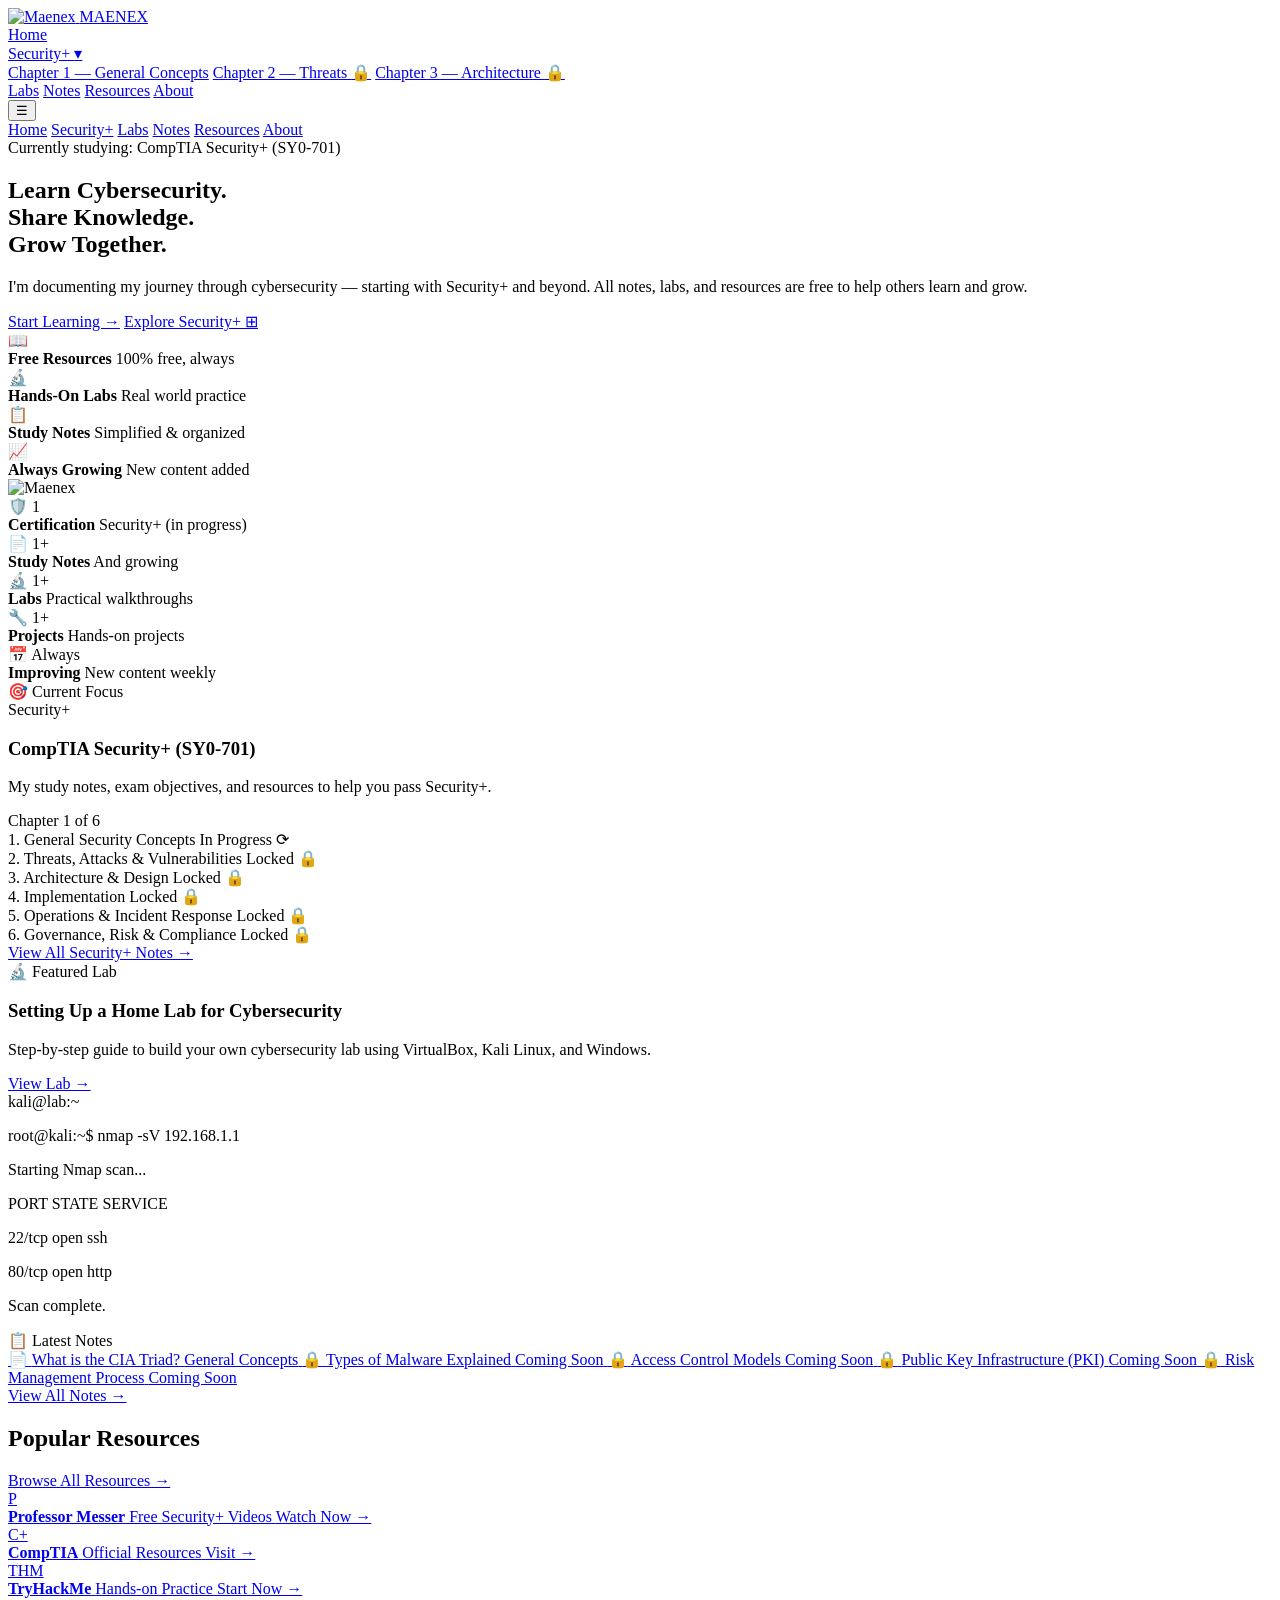
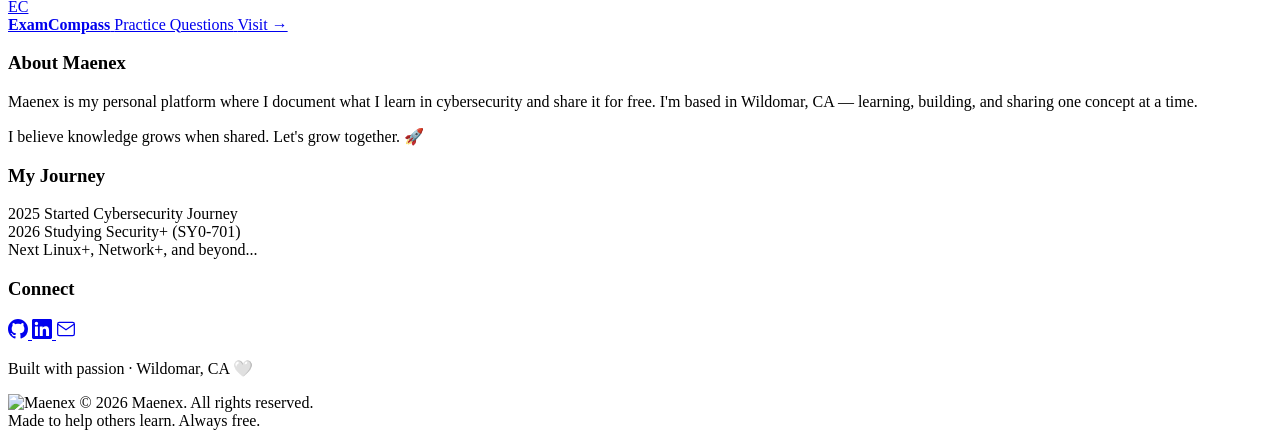
==== index.html @ 71dff359 "Create index.html" ====
<!DOCTYPE html>
<html lang="en">
<head>
  <meta charset="UTF-8">
  <meta name="viewport" content="width=device-width, initial-scale=1.0">
  <title>Maenex | Learn Cybersecurity. Share Knowledge.</title>
  <meta name="description" content="Free cybersecurity notes, labs, and resources. Documenting the journey through Security+ and beyond.">
  <link rel="preconnect" href="https://fonts.googleapis.com">
  <link href="https://fonts.googleapis.com/css2?family=Rajdhani:wght@500;600;700&family=Inter:wght@300;400;500;600&family=JetBrains+Mono:wght@400;500&display=swap" rel="stylesheet">
  <link rel="stylesheet" href="css/style.css">
</head>
<body>

  <!-- NAVBAR -->
  <nav id="navbar">
    <div class="nav-inner">
      <a href="#" class="nav-brand">
        <img src="logo.png" alt="Maenex" class="nav-logo">
        <span class="nav-name">MAENEX</span>
      </a>
      <div class="nav-links">
        <a href="#" class="nav-link active">Home</a>
        <div class="nav-dropdown">
          <a href="#secplus" class="nav-link">Security+ <span class="caret">▾</span></a>
          <div class="dropdown-menu">
            <a href="#secplus">Chapter 1 — General Concepts</a>
            <a href="#secplus" class="locked-link">Chapter 2 — Threats <span class="lock-icon">🔒</span></a>
            <a href="#secplus" class="locked-link">Chapter 3 — Architecture <span class="lock-icon">🔒</span></a>
          </div>
        </div>
        <a href="#labs" class="nav-link">Labs</a>
        <a href="#notes" class="nav-link">Notes</a>
        <a href="#resources" class="nav-link">Resources</a>
        <a href="#about" class="nav-link">About</a>
      </div>
      <button class="nav-menu-btn" id="menuBtn">☰</button>
    </div>
  </nav>

  <!-- MOBILE MENU -->
  <div class="mobile-menu" id="mobileMenu">
    <a href="#">Home</a>
    <a href="#secplus">Security+</a>
    <a href="#labs">Labs</a>
    <a href="#notes">Notes</a>
    <a href="#resources">Resources</a>
    <a href="#about">About</a>
  </div>

  <!-- HERO -->
  <section class="hero">
    <div class="hero-grid">
      <div class="hero-left">
        <div class="hero-badge">
          <span class="badge-dot"></span>
          Currently studying: CompTIA Security+ (SY0-701)
        </div>
        <h1 class="hero-title">
          Learn Cybersecurity.<br>
          Share Knowledge.<br>
          <span class="accent-gradient">Grow Together.</span>
        </h1>
        <p class="hero-sub">
          I'm documenting my journey through cybersecurity — starting with Security+ and beyond. All notes, labs, and resources are free to help others learn and grow.
        </p>
        <div class="hero-actions">
          <a href="#secplus" class="btn-primary">Start Learning →</a>
          <a href="#secplus" class="btn-ghost">Explore Security+ ⊞</a>
        </div>
        <div class="hero-features">
          <div class="feature-item">
            <span class="feature-icon">📖</span>
            <div>
              <strong>Free Resources</strong>
              <span>100% free, always</span>
            </div>
          </div>
          <div class="feature-item">
            <span class="feature-icon">🔬</span>
            <div>
              <strong>Hands-On Labs</strong>
              <span>Real world practice</span>
            </div>
          </div>
          <div class="feature-item">
            <span class="feature-icon">📋</span>
            <div>
              <strong>Study Notes</strong>
              <span>Simplified & organized</span>
            </div>
          </div>
          <div class="feature-item">
            <span class="feature-icon">📈</span>
            <div>
              <strong>Always Growing</strong>
              <span>New content added</span>
            </div>
          </div>
        </div>
      </div>
      <div class="hero-right">
        <div class="hero-logo-wrap">
          <div class="hero-glow"></div>
          <img src="logo.png" alt="Maenex" class="hero-logo-img">
        </div>
      </div>
    </div>

    <!-- STATS BAR -->
    <div class="stats-bar">
      <div class="stat-item">
        <span class="stat-icon">🛡️</span>
        <span class="stat-num">1</span>
        <div>
          <strong>Certification</strong>
          <span>Security+ (in progress)</span>
        </div>
      </div>
      <div class="stat-divider"></div>
      <div class="stat-item">
        <span class="stat-icon">📄</span>
        <span class="stat-num">1+</span>
        <div>
          <strong>Study Notes</strong>
          <span>And growing</span>
        </div>
      </div>
      <div class="stat-divider"></div>
      <div class="stat-item">
        <span class="stat-icon">🔬</span>
        <span class="stat-num">1+</span>
        <div>
          <strong>Labs</strong>
          <span>Practical walkthroughs</span>
        </div>
      </div>
      <div class="stat-divider"></div>
      <div class="stat-item">
        <span class="stat-icon">🔧</span>
        <span class="stat-num">1+</span>
        <div>
          <strong>Projects</strong>
          <span>Hands-on projects</span>
        </div>
      </div>
      <div class="stat-divider"></div>
      <div class="stat-item">
        <span class="stat-icon">📅</span>
        <span class="stat-num">Always</span>
        <div>
          <strong>Improving</strong>
          <span>New content weekly</span>
        </div>
      </div>
    </div>
  </section>

  <!-- MAIN CONTENT GRID -->
  <section class="content-section" id="secplus">
    <div class="content-grid">

      <!-- LEFT: Security+ Progress -->
      <div class="content-card focus-card">
        <div class="card-label">
          <span class="label-icon">🎯</span> Current Focus
        </div>
        <div class="focus-header">
          <div class="cert-logo">Security+</div>
          <div>
            <h3>CompTIA Security+ (SY0-701)</h3>
            <p>My study notes, exam objectives, and resources to help you pass Security+.</p>
          </div>
        </div>
        <div class="progress-wrap">
          <div class="progress-bar">
            <div class="progress-fill" style="width: 16.6%"></div>
          </div>
          <span class="progress-pct">Chapter 1 of 6</span>
        </div>
        <div class="domain-list">
          <div class="domain-item done">
            <span class="domain-num">1.</span>
            <span>General Security Concepts</span>
            <span class="domain-status completed">In Progress ⟳</span>
          </div>
          <div class="domain-item locked">
            <span class="domain-num">2.</span>
            <span>Threats, Attacks & Vulnerabilities</span>
            <span class="domain-status lock">Locked 🔒</span>
          </div>
          <div class="domain-item locked">
            <span class="domain-num">3.</span>
            <span>Architecture & Design</span>
            <span class="domain-status lock">Locked 🔒</span>
          </div>
          <div class="domain-item locked">
            <span class="domain-num">4.</span>
            <span>Implementation</span>
            <span class="domain-status lock">Locked 🔒</span>
          </div>
          <div class="domain-item locked">
            <span class="domain-num">5.</span>
            <span>Operations & Incident Response</span>
            <span class="domain-status lock">Locked 🔒</span>
          </div>
          <div class="domain-item locked">
            <span class="domain-num">6.</span>
            <span>Governance, Risk & Compliance</span>
            <span class="domain-status lock">Locked 🔒</span>
          </div>
        </div>
        <a href="#notes" class="view-all-link">View All Security+ Notes →</a>
      </div>

      <!-- RIGHT: Featured Lab + Latest Notes -->
      <div class="right-col">

        <div class="content-card lab-card">
          <div class="card-label">
            <span class="label-icon">🔬</span> Featured Lab
          </div>
          <div class="lab-content" id="labs">
            <div class="lab-text">
              <h3>Setting Up a Home Lab for Cybersecurity</h3>
              <p>Step-by-step guide to build your own cybersecurity lab using VirtualBox, Kali Linux, and Windows.</p>
              <a href="#" class="btn-outline">View Lab →</a>
            </div>
            <div class="lab-preview">
              <div class="terminal-preview">
                <div class="terminal-bar">
                  <span class="t-dot red"></span>
                  <span class="t-dot yellow"></span>
                  <span class="t-dot green"></span>
                  <span class="t-title">kali@lab:~</span>
                </div>
                <div class="terminal-body">
                  <p><span class="t-green">root@kali</span>:<span class="t-blue">~</span>$ nmap -sV 192.168.1.1</p>
                  <p class="t-dim">Starting Nmap scan...</p>
                  <p><span class="t-green">PORT</span>   STATE SERVICE</p>
                  <p>22/tcp open  ssh</p>
                  <p>80/tcp open  http</p>
                  <p class="t-green">Scan complete.</p>
                </div>
              </div>
            </div>
          </div>
        </div>

        <div class="content-card notes-card" id="notes">
          <div class="card-label">
            <span class="label-icon">📋</span> Latest Notes
          </div>
          <div class="notes-list">
            <a href="#" class="note-item">
              <span class="note-icon">📄</span>
              <span class="note-title">What is the CIA Triad?</span>
              <span class="note-tag general">General Concepts</span>
            </a>
            <a href="#" class="note-item locked-note">
              <span class="note-icon">🔒</span>
              <span class="note-title">Types of Malware Explained</span>
              <span class="note-tag threats">Coming Soon</span>
            </a>
            <a href="#" class="note-item locked-note">
              <span class="note-icon">🔒</span>
              <span class="note-title">Access Control Models</span>
              <span class="note-tag arch">Coming Soon</span>
            </a>
            <a href="#" class="note-item locked-note">
              <span class="note-icon">🔒</span>
              <span class="note-title">Public Key Infrastructure (PKI)</span>
              <span class="note-tag impl">Coming Soon</span>
            </a>
            <a href="#" class="note-item locked-note">
              <span class="note-icon">🔒</span>
              <span class="note-title">Risk Management Process</span>
              <span class="note-tag grc">Coming Soon</span>
            </a>
          </div>
          <a href="#" class="view-all-link">View All Notes →</a>
        </div>

      </div>
    </div>
  </section>

  <!-- RESOURCES -->
  <section class="resources-section" id="resources">
    <div class="section-inner">
      <div class="section-header">
        <h2 class="section-title">Popular Resources</h2>
        <a href="#" class="browse-link">Browse All Resources →</a>
      </div>
      <div class="resources-grid">
        <a href="https://www.professormesser.com" target="_blank" class="resource-card">
          <div class="resource-logo professor">P</div>
          <div>
            <strong>Professor Messer</strong>
            <span>Free Security+ Videos</span>
            <span class="resource-cta">Watch Now →</span>
          </div>
        </a>
        <a href="https://www.comptia.org" target="_blank" class="resource-card">
          <div class="resource-logo comptia">C+</div>
          <div>
            <strong>CompTIA</strong>
            <span>Official Resources</span>
            <span class="resource-cta">Visit →</span>
          </div>
        </a>
        <a href="https://tryhackme.com" target="_blank" class="resource-card">
          <div class="resource-logo thm">THM</div>
          <div>
            <strong>TryHackMe</strong>
            <span>Hands-on Practice</span>
            <span class="resource-cta">Start Now →</span>
          </div>
        </a>
        <a href="https://www.examcompass.com" target="_blank" class="resource-card">
          <div class="resource-logo exams">EC</div>
          <div>
            <strong>ExamCompass</strong>
            <span>Practice Questions</span>
            <span class="resource-cta">Visit →</span>
          </div>
        </a>
      </div>
    </div>
  </section>

  <!-- ABOUT + FOOTER -->
  <section class="about-section" id="about">
    <div class="about-grid">
      <div class="about-col">
        <h3>About Maenex</h3>
        <p>Maenex is my personal platform where I document what I learn in cybersecurity and share it for free. I'm based in Wildomar, CA — learning, building, and sharing one concept at a time.</p>
        <p>I believe knowledge grows when shared. Let's grow together. 🚀</p>
      </div>
      <div class="about-col">
        <h3>My Journey</h3>
        <div class="timeline">
          <div class="timeline-item">
            <span class="timeline-year">2025</span>
            <span class="timeline-event">Started Cybersecurity Journey</span>
          </div>
          <div class="timeline-item active">
            <span class="timeline-year highlight">2026</span>
            <span class="timeline-event">Studying Security+ (SY0-701)</span>
          </div>
          <div class="timeline-item future">
            <span class="timeline-year dim">Next</span>
            <span class="timeline-event dim">Linux+, Network+, and beyond...</span>
          </div>
        </div>
      </div>
      <div class="about-col">
        <h3>Connect</h3>
        <div class="social-links">
          <a href="#" class="social-btn" title="GitHub">
            <svg width="20" height="20" fill="currentColor" viewBox="0 0 24 24"><path d="M12 0C5.37 0 0 5.37 0 12c0 5.31 3.435 9.795 8.205 11.385.6.105.825-.255.825-.57 0-.285-.015-1.23-.015-2.235-3.015.555-3.795-.735-4.035-1.41-.135-.345-.72-1.41-1.23-1.695-.42-.225-1.02-.78-.015-.795.945-.015 1.62.87 1.845 1.23 1.08 1.815 2.805 1.305 3.495.99.105-.78.42-1.305.765-1.605-2.67-.3-5.46-1.335-5.46-5.925 0-1.305.465-2.385 1.23-3.225-.12-.3-.54-1.53.12-3.18 0 0 1.005-.315 3.3 1.23.96-.27 1.98-.405 3-.405s2.04.135 3 .405c2.295-1.56 3.3-1.23 3.3-1.23.66 1.65.24 2.88.12 3.18.765.84 1.23 1.905 1.23 3.225 0 4.605-2.805 5.625-5.475 5.925.435.375.81 1.095.81 2.22 0 1.605-.015 2.895-.015 3.3 0 .315.225.69.825.57A12.02 12.02 0 0 0 24 12c0-6.63-5.37-12-12-12z"/></svg>
          </a>
          <a href="#" class="social-btn" title="LinkedIn">
            <svg width="20" height="20" fill="currentColor" viewBox="0 0 24 24"><path d="M20.447 20.452h-3.554v-5.569c0-1.328-.027-3.037-1.852-3.037-1.853 0-2.136 1.445-2.136 2.939v5.667H9.351V9h3.414v1.561h.046c.477-.9 1.637-1.85 3.37-1.85 3.601 0 4.267 2.37 4.267 5.455v6.286zM5.337 7.433a2.062 2.062 0 0 1-2.063-2.065 2.064 2.064 0 1 1 2.063 2.065zm1.782 13.019H3.555V9h3.564v11.452zM22.225 0H1.771C.792 0 0 .774 0 1.729v20.542C0 23.227.792 24 1.771 24h20.451C23.2 24 24 23.227 24 22.271V1.729C24 .774 23.2 0 22.222 0h.003z"/></svg>
          </a>
          <a href="#" class="social-btn" title="Email">
            <svg width="20" height="20" fill="none" stroke="currentColor" stroke-width="1.5" viewBox="0 0 24 24"><path d="M4 4h16c1.1 0 2 .9 2 2v12c0 1.1-.9 2-2 2H4c-1.1 0-2-.9-2-2V6c0-1.1.9-2 2-2z"/><polyline points="22,6 12,13 2,6"/></svg>
          </a>
        </div>
        <p class="built-with">Built with passion · Wildomar, CA 🤍</p>
      </div>
    </div>
  </section>

  <footer class="site-footer">
    <div class="footer-inner">
      <div class="footer-left">
        <img src="logo.png" alt="Maenex" style="height:32px;width:auto;">
        <span>© 2026 Maenex. All rights reserved.</span>
      </div>
      <div class="footer-right">Made to help others learn. Always free.</div>
    </div>
  </footer>

  <script src="js/main.js"></script>
</body>
</html>
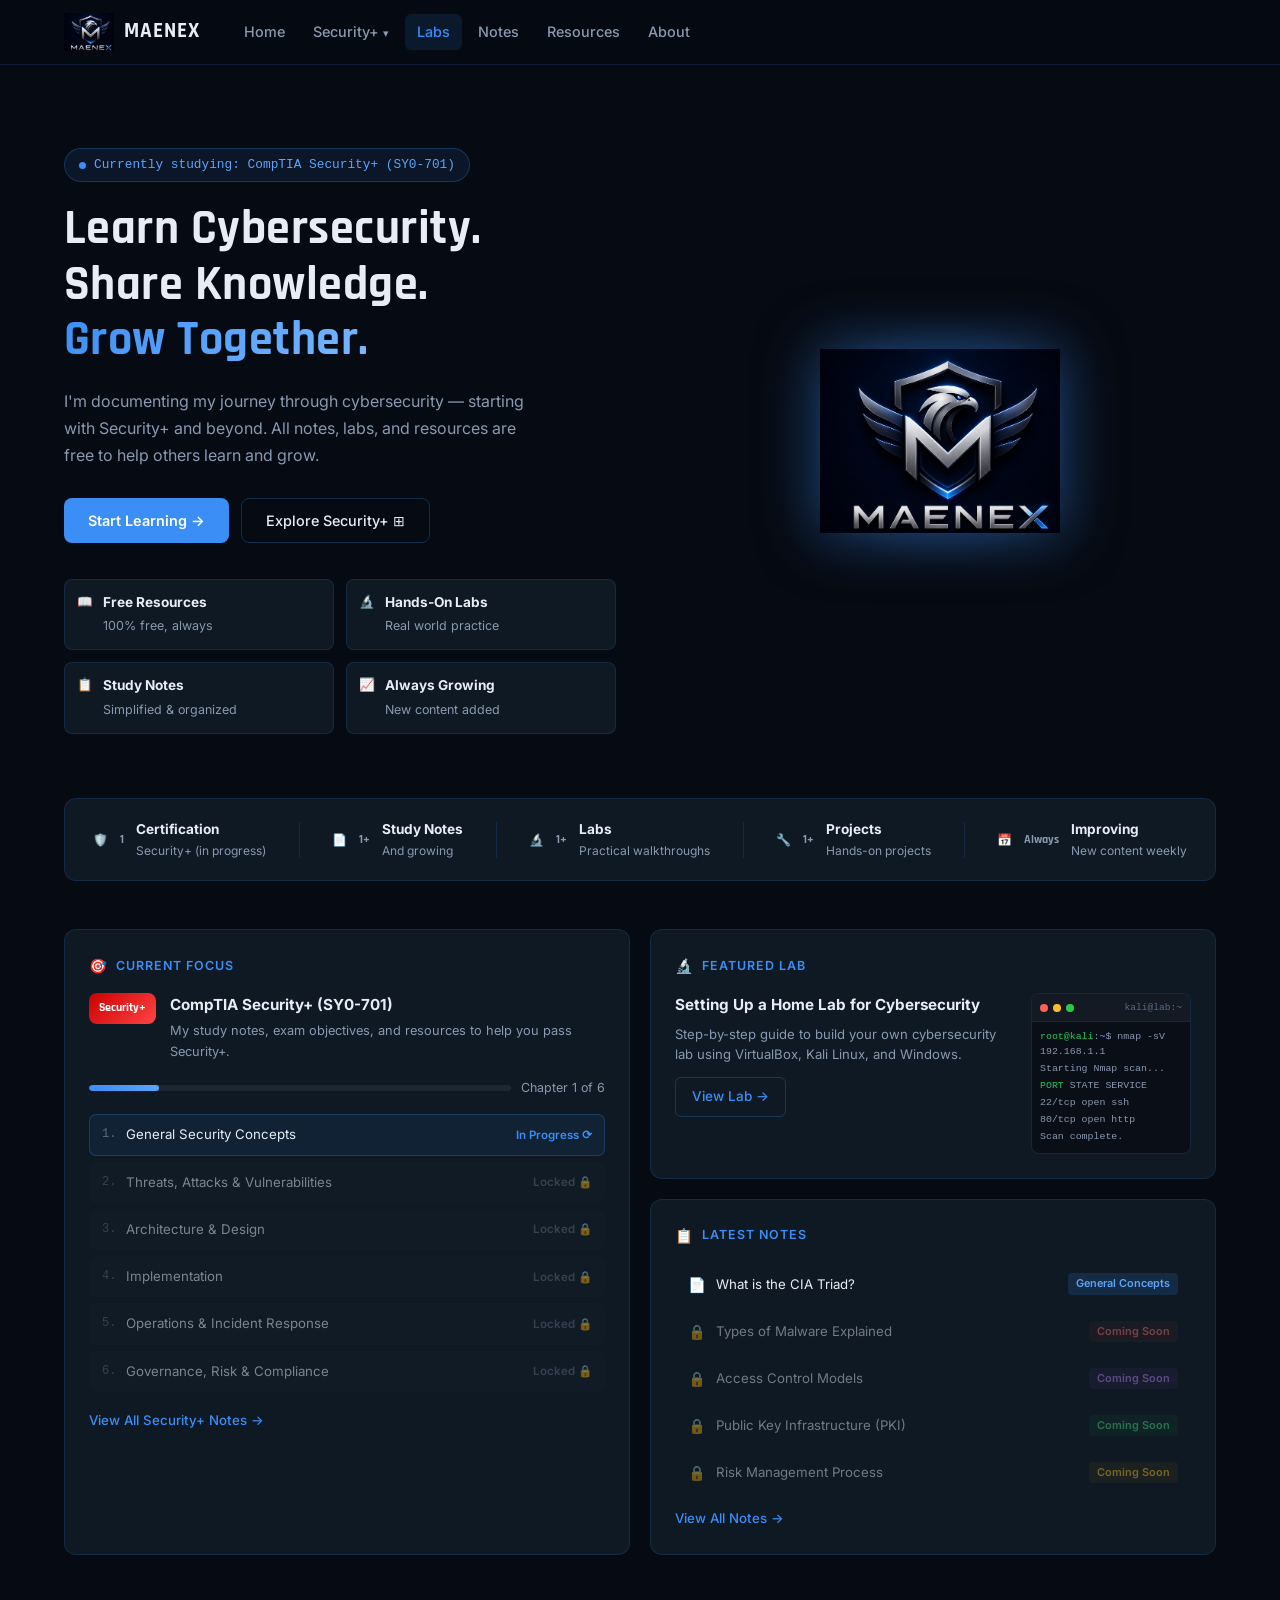
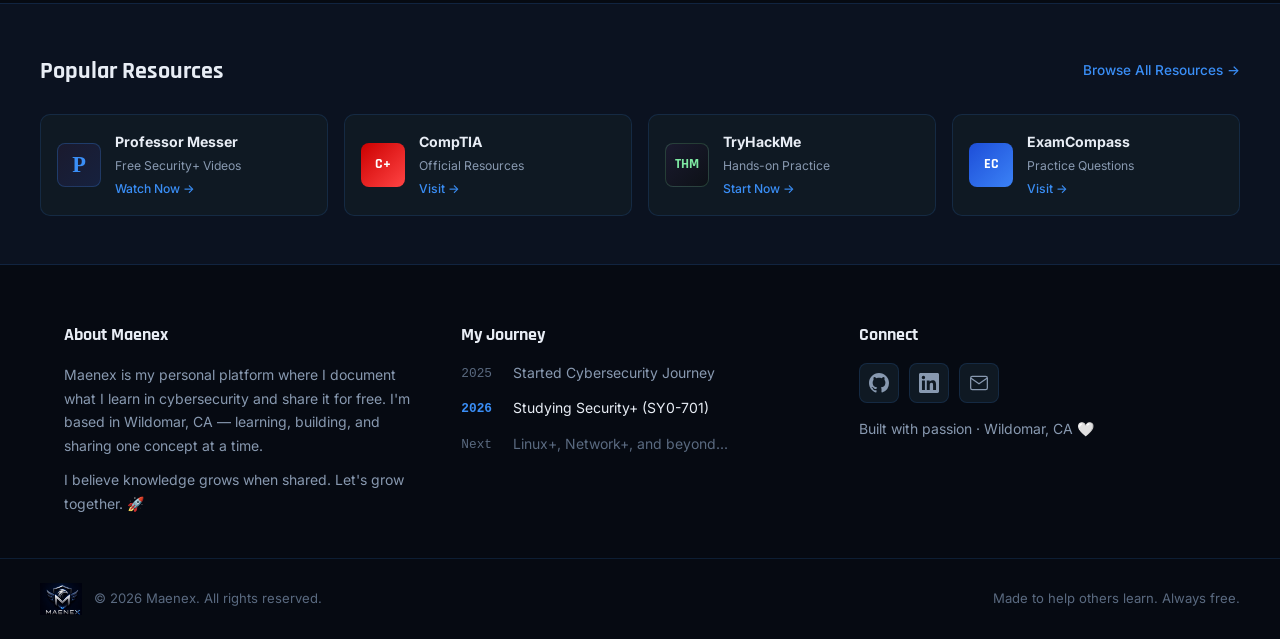
==== commit 3c1c5193: "Update index.html" ====
--- a/index.html
+++ b/index.html
@@ -11,7 +11,8 @@
 </head>
 <body>
 
-  <!-- NAVBAR -->
+  <div class="noise"></div>
+
   <nav id="navbar">
     <div class="nav-inner">
       <a href="#" class="nav-brand">
@@ -37,7 +38,6 @@
     </div>
   </nav>
 
-  <!-- MOBILE MENU -->
   <div class="mobile-menu" id="mobileMenu">
     <a href="#">Home</a>
     <a href="#secplus">Security+</a>
@@ -47,7 +47,6 @@
     <a href="#about">About</a>
   </div>
 
-  <!-- HERO -->
   <section class="hero">
     <div class="hero-grid">
       <div class="hero-left">
@@ -106,7 +105,6 @@
       </div>
     </div>
 
-    <!-- STATS BAR -->
     <div class="stats-bar">
       <div class="stat-item">
         <span class="stat-icon">🛡️</span>
@@ -155,11 +153,8 @@
     </div>
   </section>
 
-  <!-- MAIN CONTENT GRID -->
   <section class="content-section" id="secplus">
     <div class="content-grid">
-
-      <!-- LEFT: Security+ Progress -->
       <div class="content-card focus-card">
         <div class="card-label">
           <span class="label-icon">🎯</span> Current Focus
@@ -212,9 +207,7 @@
         <a href="#notes" class="view-all-link">View All Security+ Notes →</a>
       </div>
 
-      <!-- RIGHT: Featured Lab + Latest Notes -->
       <div class="right-col">
-
         <div class="content-card lab-card">
           <div class="card-label">
             <span class="label-icon">🔬</span> Featured Lab
@@ -279,12 +272,10 @@
           </div>
           <a href="#" class="view-all-link">View All Notes →</a>
         </div>
-
       </div>
     </div>
   </section>
 
-  <!-- RESOURCES -->
   <section class="resources-section" id="resources">
     <div class="section-inner">
       <div class="section-header">
@@ -328,7 +319,6 @@
     </div>
   </section>
 
-  <!-- ABOUT + FOOTER -->
   <section class="about-section" id="about">
     <div class="about-grid">
       <div class="about-col">
--- a/css/style.css
+++ b/css/style.css
@@ -0,0 +1,803 @@
+/* ===== MAENEX · style.css ===== */
+
+:root {
+  --bg: #060a12;
+  --bg2: #0b1220;
+  --bg3: #101828;
+  --card: #0f1923;
+  --card2: #141f2e;
+  --border: rgba(58, 142, 246, 0.15);
+  --border2: rgba(58, 142, 246, 0.25);
+  --blue: #3a8ef6;
+  --blue2: #5ba4f8;
+  --blue-dim: rgba(58, 142, 246, 0.12);
+  --glow: rgba(58, 142, 246, 0.35);
+  --text: #e8edf5;
+  --text2: #8899b0;
+  --text3: #5a6a80;
+  --green: #22c55e;
+  --yellow: #f59e0b;
+  --red: #ef4444;
+  --font-display: 'Rajdhani', sans-serif;
+  --font-body: 'Inter', sans-serif;
+  --font-mono: 'JetBrains Mono', monospace;
+}
+
+*, *::before, *::after { box-sizing: border-box; margin: 0; padding: 0; }
+
+html { scroll-behavior: smooth; }
+
+body {
+  background: var(--bg);
+  color: var(--text);
+  font-family: var(--font-body);
+  font-size: 15px;
+  line-height: 1.6;
+  overflow-x: hidden;
+}
+
+/* ===== NAVBAR ===== */
+#navbar {
+  position: fixed;
+  top: 0; left: 0; right: 0;
+  z-index: 100;
+  background: rgba(6, 10, 18, 0.92);
+  backdrop-filter: blur(12px);
+  border-bottom: 1px solid var(--border);
+  transition: border-color 0.3s;
+}
+
+.nav-inner {
+  max-width: 1200px;
+  margin: 0 auto;
+  padding: 0 24px;
+  height: 64px;
+  display: flex;
+  align-items: center;
+  gap: 32px;
+}
+
+.nav-brand {
+  display: flex;
+  align-items: center;
+  gap: 10px;
+  text-decoration: none;
+  flex-shrink: 0;
+}
+
+.nav-logo { height: 38px; width: auto; }
+
+.nav-name {
+  font-family: var(--font-display);
+  font-size: 1.3rem;
+  font-weight: 700;
+  color: var(--text);
+  letter-spacing: 0.05em;
+}
+
+.nav-links {
+  display: flex;
+  align-items: center;
+  gap: 4px;
+  flex: 1;
+}
+
+.nav-link {
+  color: var(--text2);
+  text-decoration: none;
+  font-size: 0.9rem;
+  font-weight: 500;
+  padding: 6px 12px;
+  border-radius: 6px;
+  transition: all 0.2s;
+  white-space: nowrap;
+}
+
+.nav-link:hover, .nav-link.active {
+  color: var(--text);
+  background: var(--blue-dim);
+}
+
+.nav-link.active { color: var(--blue); }
+
+.nav-dropdown { position: relative; }
+
+.nav-dropdown:hover .dropdown-menu { opacity: 1; pointer-events: all; transform: translateY(0); }
+
+.dropdown-menu {
+  position: absolute;
+  top: calc(100% + 8px);
+  left: 0;
+  background: var(--card2);
+  border: 1px solid var(--border2);
+  border-radius: 8px;
+  padding: 8px;
+  min-width: 220px;
+  opacity: 0;
+  pointer-events: none;
+  transform: translateY(-8px);
+  transition: all 0.2s;
+}
+
+.dropdown-menu a {
+  display: block;
+  padding: 8px 12px;
+  color: var(--text2);
+  text-decoration: none;
+  font-size: 0.875rem;
+  border-radius: 6px;
+  transition: all 0.15s;
+}
+
+.dropdown-menu a:hover { background: var(--blue-dim); color: var(--text); }
+.locked-link { opacity: 0.5; cursor: default; }
+.lock-icon { font-size: 0.75rem; }
+.caret { font-size: 0.7rem; }
+
+.nav-menu-btn {
+  display: none;
+  background: none;
+  border: 1px solid var(--border2);
+  color: var(--text);
+  padding: 6px 10px;
+  border-radius: 6px;
+  cursor: pointer;
+  font-size: 1.1rem;
+  margin-left: auto;
+}
+
+/* MOBILE MENU */
+.mobile-menu {
+  display: none;
+  flex-direction: column;
+  position: fixed;
+  top: 64px; left: 0; right: 0;
+  background: var(--bg2);
+  border-bottom: 1px solid var(--border);
+  z-index: 99;
+  padding: 16px;
+  gap: 4px;
+}
+
+.mobile-menu a {
+  color: var(--text2);
+  text-decoration: none;
+  padding: 10px 16px;
+  border-radius: 8px;
+  font-size: 0.95rem;
+  transition: all 0.2s;
+}
+
+.mobile-menu a:hover { background: var(--blue-dim); color: var(--text); }
+.mobile-menu.open { display: flex; }
+
+/* ===== HERO ===== */
+.hero {
+  padding: 100px 24px 0;
+  max-width: 1200px;
+  margin: 0 auto;
+}
+
+.hero-grid {
+  display: grid;
+  grid-template-columns: 1fr 1fr;
+  gap: 48px;
+  align-items: center;
+  padding: 48px 0 32px;
+}
+
+.hero-badge {
+  display: inline-flex;
+  align-items: center;
+  gap: 8px;
+  background: rgba(58, 142, 246, 0.1);
+  border: 1px solid var(--border2);
+  border-radius: 20px;
+  padding: 6px 14px;
+  font-size: 0.8rem;
+  color: var(--blue2);
+  margin-bottom: 20px;
+  font-family: var(--font-mono);
+}
+
+.badge-dot {
+  width: 7px; height: 7px;
+  background: var(--blue);
+  border-radius: 50%;
+  animation: pulse 2s infinite;
+}
+
+@keyframes pulse {
+  0%, 100% { opacity: 1; }
+  50% { opacity: 0.4; }
+}
+
+.hero-title {
+  font-family: var(--font-display);
+  font-size: clamp(2rem, 4vw, 3rem);
+  font-weight: 700;
+  line-height: 1.15;
+  margin-bottom: 20px;
+  letter-spacing: 0.01em;
+}
+
+.accent-gradient {
+  background: linear-gradient(135deg, var(--blue) 0%, #7ab8ff 100%);
+  -webkit-background-clip: text;
+  -webkit-text-fill-color: transparent;
+  background-clip: text;
+}
+
+.hero-sub {
+  color: var(--text2);
+  font-size: 1rem;
+  line-height: 1.7;
+  margin-bottom: 28px;
+  max-width: 480px;
+}
+
+.hero-actions {
+  display: flex;
+  gap: 12px;
+  flex-wrap: wrap;
+  margin-bottom: 36px;
+}
+
+.btn-primary {
+  background: var(--blue);
+  color: #fff;
+  padding: 11px 24px;
+  border-radius: 8px;
+  text-decoration: none;
+  font-weight: 600;
+  font-size: 0.9rem;
+  transition: all 0.2s;
+  border: none;
+  cursor: pointer;
+  display: inline-block;
+}
+
+.btn-primary:hover { background: var(--blue2); transform: translateY(-1px); box-shadow: 0 4px 20px rgba(58,142,246,0.4); }
+
+.btn-ghost {
+  background: transparent;
+  color: var(--text);
+  padding: 10px 24px;
+  border-radius: 8px;
+  text-decoration: none;
+  font-weight: 500;
+  font-size: 0.9rem;
+  border: 1px solid var(--border2);
+  transition: all 0.2s;
+  display: inline-block;
+}
+
+.btn-ghost:hover { background: var(--blue-dim); border-color: var(--blue); }
+
+.btn-outline {
+  display: inline-block;
+  color: var(--blue);
+  border: 1px solid var(--border2);
+  padding: 8px 16px;
+  border-radius: 6px;
+  text-decoration: none;
+  font-size: 0.85rem;
+  font-weight: 500;
+  transition: all 0.2s;
+  margin-top: 12px;
+}
+
+.btn-outline:hover { background: var(--blue-dim); border-color: var(--blue); }
+
+.hero-features {
+  display: grid;
+  grid-template-columns: 1fr 1fr;
+  gap: 12px;
+}
+
+.feature-item {
+  display: flex;
+  align-items: flex-start;
+  gap: 10px;
+  padding: 12px;
+  background: var(--card);
+  border: 1px solid var(--border);
+  border-radius: 8px;
+}
+
+.feature-icon { font-size: 1.2rem; }
+
+.feature-item strong { display: block; font-size: 0.85rem; color: var(--text); }
+.feature-item span { font-size: 0.78rem; color: var(--text2); }
+
+/* HERO RIGHT */
+.hero-right {
+  display: flex;
+  justify-content: center;
+  align-items: center;
+}
+
+.hero-logo-wrap {
+  position: relative;
+  width: 320px;
+  height: 320px;
+  display: flex;
+  align-items: center;
+  justify-content: center;
+}
+
+.hero-glow {
+  position: absolute;
+  width: 260px; height: 260px;
+  background: radial-gradient(circle, rgba(58,142,246,0.25) 0%, transparent 70%);
+  border-radius: 50%;
+  animation: glow-pulse 3s ease-in-out infinite;
+}
+
+@keyframes glow-pulse {
+  0%, 100% { transform: scale(1); opacity: 0.8; }
+  50% { transform: scale(1.1); opacity: 1; }
+}
+
+.hero-logo-img {
+  width: 240px;
+  height: auto;
+  position: relative;
+  z-index: 1;
+  filter: drop-shadow(0 0 30px rgba(58,142,246,0.5));
+}
+
+/* STATS BAR */
+.stats-bar {
+  display: flex;
+  align-items: center;
+  justify-content: space-between;
+  background: var(--card);
+  border: 1px solid var(--border);
+  border-radius: 12px;
+  padding: 20px 28px;
+  margin: 32px 0 0;
+  flex-wrap: wrap;
+  gap: 16px;
+}
+
+.stat-item {
+  display: flex;
+  align-items: center;
+  gap: 12px;
+}
+
+.stat-icon { font-size: 1.3rem; }
+
+.stat-num {
+  font-family: var(--font-display);
+  font-size: 1.6rem;
+  font-weight: 700;
+  color: var(--blue);
+  line-height: 1;
+}
+
+.stat-item > div { display: flex; flex-direction: column; }
+.stat-item strong { font-size: 0.85rem; color: var(--text); }
+.stat-item span { font-size: 0.75rem; color: var(--text2); }
+
+.stat-divider {
+  width: 1px;
+  height: 36px;
+  background: var(--border);
+}
+
+/* ===== CONTENT SECTION ===== */
+.content-section {
+  max-width: 1200px;
+  margin: 48px auto;
+  padding: 0 24px;
+}
+
+.content-grid {
+  display: grid;
+  grid-template-columns: 1fr 1fr;
+  gap: 20px;
+}
+
+.content-card {
+  background: var(--card);
+  border: 1px solid var(--border);
+  border-radius: 12px;
+  padding: 24px;
+}
+
+.card-label {
+  display: flex;
+  align-items: center;
+  gap: 8px;
+  font-size: 0.78rem;
+  font-weight: 600;
+  color: var(--blue);
+  text-transform: uppercase;
+  letter-spacing: 0.08em;
+  margin-bottom: 16px;
+}
+
+.label-icon { font-size: 0.9rem; }
+
+/* FOCUS CARD */
+.focus-header {
+  display: flex;
+  align-items: flex-start;
+  gap: 14px;
+  margin-bottom: 16px;
+}
+
+.cert-logo {
+  background: linear-gradient(135deg, #c00 0%, #ff4444 100%);
+  color: #fff;
+  font-family: var(--font-display);
+  font-weight: 700;
+  font-size: 0.75rem;
+  padding: 8px 10px;
+  border-radius: 8px;
+  flex-shrink: 0;
+  line-height: 1.2;
+  text-align: center;
+}
+
+.focus-header h3 { font-size: 0.95rem; margin-bottom: 4px; }
+.focus-header p { font-size: 0.8rem; color: var(--text2); }
+
+.progress-wrap {
+  display: flex;
+  align-items: center;
+  gap: 10px;
+  margin-bottom: 16px;
+}
+
+.progress-bar {
+  flex: 1;
+  height: 6px;
+  background: rgba(255,255,255,0.06);
+  border-radius: 3px;
+  overflow: hidden;
+}
+
+.progress-fill {
+  height: 100%;
+  background: linear-gradient(90deg, var(--blue) 0%, var(--blue2) 100%);
+  border-radius: 3px;
+  transition: width 1s ease;
+}
+
+.progress-pct { font-size: 0.78rem; color: var(--text2); white-space: nowrap; }
+
+.domain-list { display: flex; flex-direction: column; gap: 6px; margin-bottom: 16px; }
+
+.domain-item {
+  display: flex;
+  align-items: center;
+  gap: 10px;
+  padding: 9px 12px;
+  border-radius: 7px;
+  font-size: 0.83rem;
+  background: rgba(255,255,255,0.02);
+  border: 1px solid transparent;
+}
+
+.domain-item.done {
+  background: rgba(58,142,246,0.08);
+  border-color: var(--border2);
+}
+
+.domain-item.locked { opacity: 0.5; }
+
+.domain-num { color: var(--text3); font-family: var(--font-mono); font-size: 0.75rem; }
+
+.domain-status {
+  margin-left: auto;
+  font-size: 0.72rem;
+  font-weight: 600;
+  white-space: nowrap;
+}
+
+.domain-status.completed { color: var(--blue); }
+.domain-status.lock { color: var(--text3); }
+
+.view-all-link {
+  color: var(--blue);
+  text-decoration: none;
+  font-size: 0.83rem;
+  font-weight: 500;
+  transition: color 0.2s;
+}
+
+.view-all-link:hover { color: var(--blue2); }
+
+/* RIGHT COL */
+.right-col { display: flex; flex-direction: column; gap: 20px; }
+
+/* LAB CARD */
+.lab-content {
+  display: grid;
+  grid-template-columns: 1fr auto;
+  gap: 16px;
+  align-items: start;
+}
+
+.lab-text h3 { font-size: 0.95rem; margin-bottom: 8px; }
+.lab-text p { font-size: 0.82rem; color: var(--text2); line-height: 1.5; }
+
+/* TERMINAL */
+.terminal-preview {
+  width: 160px;
+  background: #0a0e16;
+  border: 1px solid rgba(58,142,246,0.2);
+  border-radius: 8px;
+  overflow: hidden;
+  font-family: var(--font-mono);
+  font-size: 0.62rem;
+  flex-shrink: 0;
+}
+
+.terminal-bar {
+  background: #141a24;
+  padding: 6px 8px;
+  display: flex;
+  align-items: center;
+  gap: 5px;
+  border-bottom: 1px solid rgba(255,255,255,0.05);
+}
+
+.t-dot { width: 8px; height: 8px; border-radius: 50%; }
+.t-dot.red { background: #ff5f57; }
+.t-dot.yellow { background: #ffbd2e; }
+.t-dot.green { background: #28ca41; }
+.t-title { color: var(--text3); font-size: 0.6rem; margin-left: auto; }
+
+.terminal-body { padding: 8px; display: flex; flex-direction: column; gap: 2px; line-height: 1.5; }
+.terminal-body p { color: var(--text2); }
+.t-green { color: #22c55e; }
+.t-blue { color: #60a5fa; }
+.t-dim { color: var(--text3); }
+
+/* NOTES CARD */
+.notes-list { display: flex; flex-direction: column; gap: 4px; margin-bottom: 12px; }
+
+.note-item {
+  display: flex;
+  align-items: center;
+  gap: 10px;
+  padding: 9px 12px;
+  border-radius: 7px;
+  text-decoration: none;
+  color: var(--text);
+  font-size: 0.83rem;
+  transition: all 0.15s;
+  border: 1px solid transparent;
+}
+
+.note-item:hover { background: var(--blue-dim); border-color: var(--border2); }
+.locked-note { opacity: 0.45; pointer-events: none; }
+.note-icon { font-size: 0.9rem; flex-shrink: 0; }
+.note-title { flex: 1; }
+
+.note-tag {
+  font-size: 0.68rem;
+  font-weight: 600;
+  padding: 2px 8px;
+  border-radius: 4px;
+  white-space: nowrap;
+}
+
+.note-tag.general { background: rgba(58,142,246,0.15); color: var(--blue2); }
+.note-tag.threats { background: rgba(239,68,68,0.12); color: #f87171; }
+.note-tag.arch { background: rgba(168,85,247,0.12); color: #c084fc; }
+.note-tag.impl { background: rgba(34,197,94,0.12); color: #4ade80; }
+.note-tag.grc { background: rgba(245,158,11,0.12); color: #fbbf24; }
+
+/* ===== RESOURCES ===== */
+.resources-section {
+  background: var(--bg2);
+  border-top: 1px solid var(--border);
+  border-bottom: 1px solid var(--border);
+  padding: 48px 24px;
+}
+
+.section-inner { max-width: 1200px; margin: 0 auto; }
+
+.section-header {
+  display: flex;
+  justify-content: space-between;
+  align-items: center;
+  margin-bottom: 24px;
+}
+
+.section-title {
+  font-family: var(--font-display);
+  font-size: 1.5rem;
+  font-weight: 700;
+}
+
+.browse-link {
+  color: var(--blue);
+  text-decoration: none;
+  font-size: 0.85rem;
+  font-weight: 500;
+}
+
+.browse-link:hover { color: var(--blue2); }
+
+.resources-grid {
+  display: grid;
+  grid-template-columns: repeat(4, 1fr);
+  gap: 16px;
+}
+
+.resource-card {
+  display: flex;
+  align-items: center;
+  gap: 14px;
+  background: var(--card);
+  border: 1px solid var(--border);
+  border-radius: 10px;
+  padding: 16px;
+  text-decoration: none;
+  transition: all 0.2s;
+}
+
+.resource-card:hover { border-color: var(--border2); background: var(--card2); transform: translateY(-2px); }
+
+.resource-logo {
+  width: 44px; height: 44px;
+  border-radius: 8px;
+  display: flex;
+  align-items: center;
+  justify-content: center;
+  font-family: var(--font-display);
+  font-weight: 700;
+  font-size: 0.85rem;
+  color: #fff;
+  flex-shrink: 0;
+}
+
+.resource-logo.professor { background: linear-gradient(135deg, #1a1a2e, #16213e); color: var(--blue); border: 1px solid var(--border2); font-size: 1.4rem; font-family: serif; }
+.resource-logo.comptia { background: linear-gradient(135deg, #c00 0%, #ff4444 100%); }
+.resource-logo.thm { background: linear-gradient(135deg, #1a1a2e, #0d1117); color: #7ee8a2; border: 1px solid rgba(126,232,162,0.2); }
+.resource-logo.exams { background: linear-gradient(135deg, #1d4ed8, #3b82f6); }
+
+.resource-card > div { display: flex; flex-direction: column; gap: 2px; }
+.resource-card strong { font-size: 0.88rem; color: var(--text); }
+.resource-card span { font-size: 0.76rem; color: var(--text2); }
+.resource-cta { color: var(--blue) !important; font-size: 0.76rem !important; font-weight: 500; margin-top: 2px; }
+
+/* ===== ABOUT ===== */
+.about-section {
+  max-width: 1200px;
+  margin: 0 auto;
+  padding: 56px 24px 32px;
+}
+
+.about-grid {
+  display: grid;
+  grid-template-columns: repeat(3, 1fr);
+  gap: 40px;
+}
+
+.about-col h3 {
+  font-family: var(--font-display);
+  font-size: 1.1rem;
+  font-weight: 700;
+  margin-bottom: 14px;
+  color: var(--text);
+}
+
+.about-col p {
+  font-size: 0.875rem;
+  color: var(--text2);
+  line-height: 1.7;
+  margin-bottom: 10px;
+}
+
+/* TIMELINE */
+.timeline { display: flex; flex-direction: column; gap: 14px; }
+
+.timeline-item {
+  display: flex;
+  align-items: flex-start;
+  gap: 12px;
+  font-size: 0.875rem;
+}
+
+.timeline-year {
+  font-family: var(--font-mono);
+  font-size: 0.8rem;
+  color: var(--text3);
+  width: 40px;
+  flex-shrink: 0;
+  padding-top: 1px;
+}
+
+.timeline-year.highlight { color: var(--blue); font-weight: 600; }
+
+.timeline-item.active .timeline-event { color: var(--text); }
+.timeline-item.future .timeline-event { color: var(--text3); }
+.timeline-event { color: var(--text2); line-height: 1.4; }
+
+/* SOCIAL */
+.social-links { display: flex; gap: 10px; margin-bottom: 14px; }
+
+.social-btn {
+  width: 40px; height: 40px;
+  background: var(--card);
+  border: 1px solid var(--border);
+  border-radius: 8px;
+  display: flex;
+  align-items: center;
+  justify-content: center;
+  color: var(--text2);
+  text-decoration: none;
+  transition: all 0.2s;
+}
+
+.social-btn:hover { background: var(--blue-dim); border-color: var(--border2); color: var(--text); }
+
+.built-with { font-size: 0.8rem; color: var(--text3); }
+
+/* ===== FOOTER ===== */
+.site-footer {
+  border-top: 1px solid var(--border);
+  padding: 24px;
+}
+
+.footer-inner {
+  max-width: 1200px;
+  margin: 0 auto;
+  display: flex;
+  justify-content: space-between;
+  align-items: center;
+  flex-wrap: wrap;
+  gap: 12px;
+}
+
+.footer-left {
+  display: flex;
+  align-items: center;
+  gap: 12px;
+  font-size: 0.82rem;
+  color: var(--text3);
+}
+
+.footer-right { font-size: 0.82rem; color: var(--text3); }
+
+/* ===== SCROLL FADE ===== */
+.fade-in {
+  opacity: 0;
+  transform: translateY(20px);
+  transition: opacity 0.5s ease, transform 0.5s ease;
+}
+
+.fade-in.visible {
+  opacity: 1;
+  transform: translateY(0);
+}
+
+/* ===== RESPONSIVE ===== */
+@media (max-width: 900px) {
+  .hero-grid { grid-template-columns: 1fr; }
+  .hero-right { display: none; }
+  .content-grid { grid-template-columns: 1fr; }
+  .resources-grid { grid-template-columns: 1fr 1fr; }
+  .about-grid { grid-template-columns: 1fr; gap: 28px; }
+  .stats-bar { justify-content: center; }
+  .stat-divider { display: none; }
+  .nav-links { display: none; }
+  .nav-menu-btn { display: block; }
+}
+
+@media (max-width: 580px) {
+  .hero { padding-top: 80px; }
+  .hero-features { grid-template-columns: 1fr; }
+  .resources-grid { grid-template-columns: 1fr; }
+  .lab-content { grid-template-columns: 1fr; }
+  .terminal-preview { display: none; }
+  .hero-actions { flex-direction: column; }
+  .btn-primary, .btn-ghost { text-align: center; }
+}
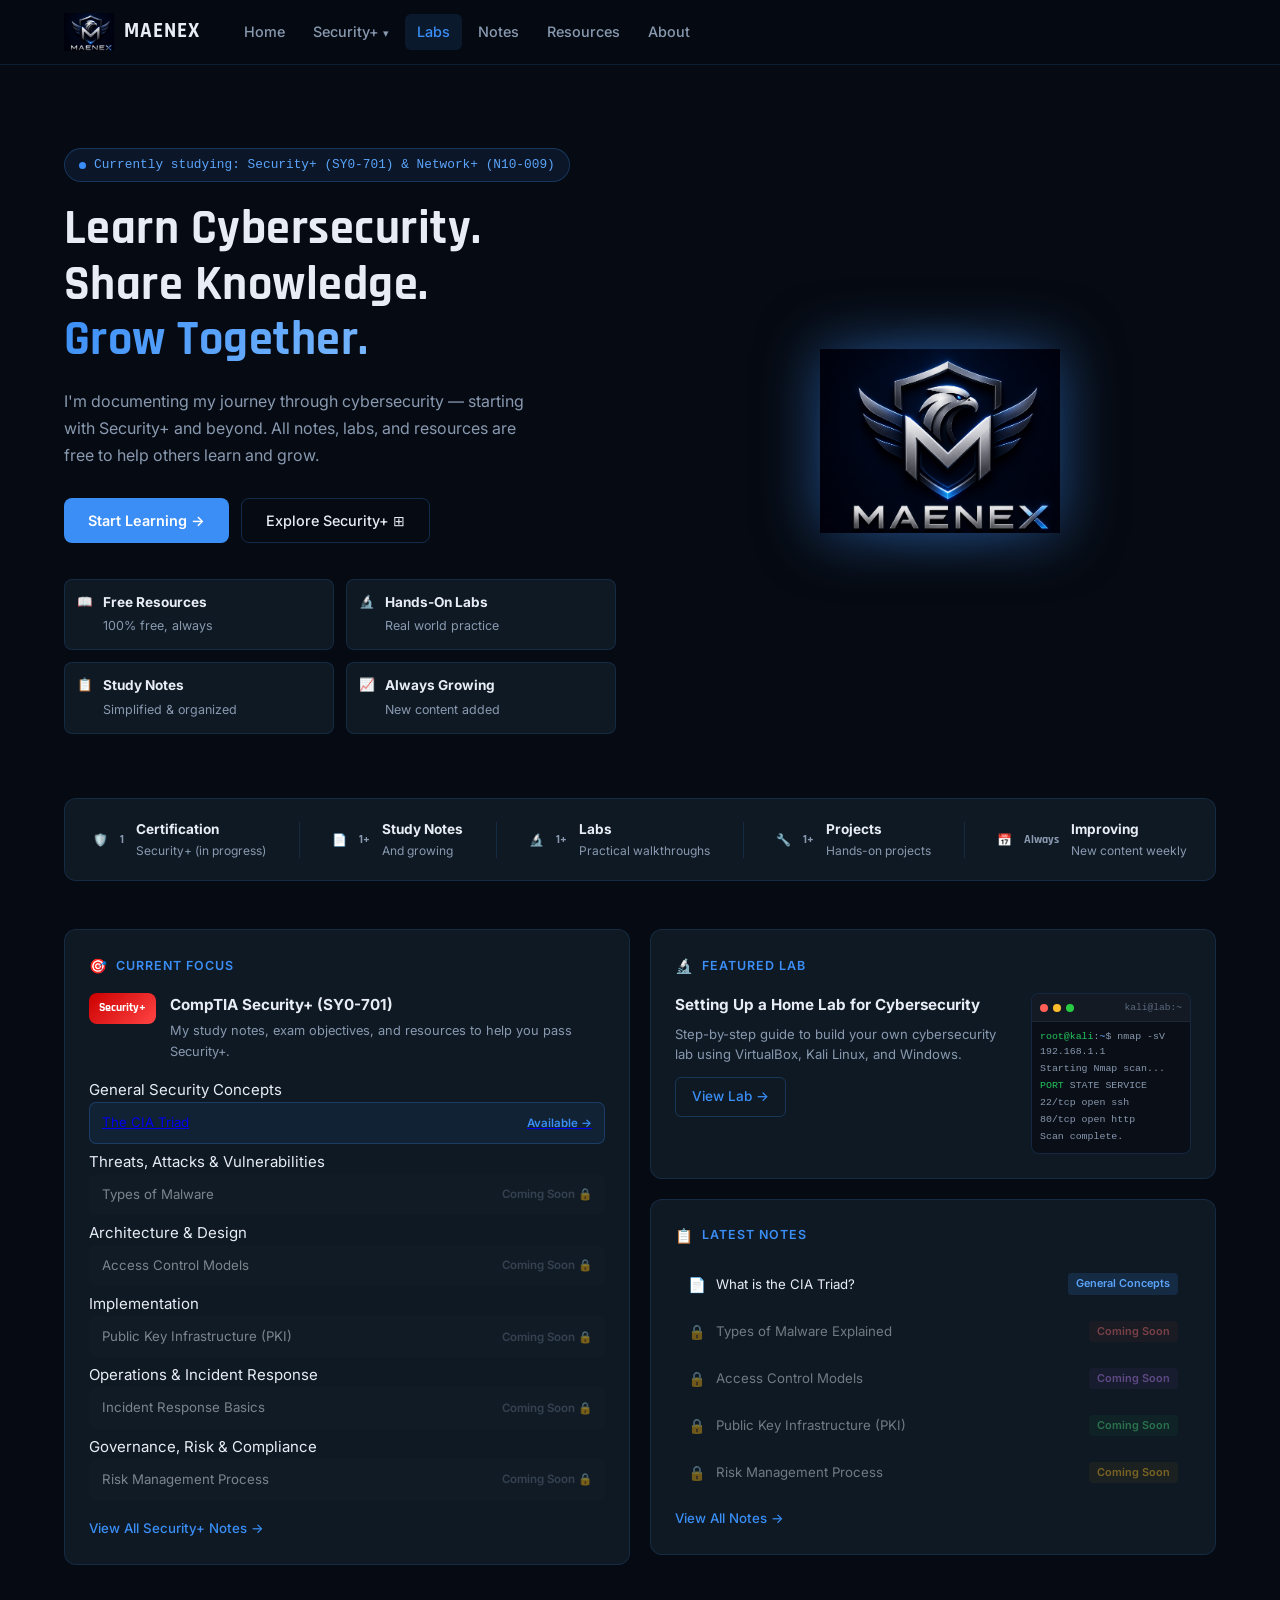
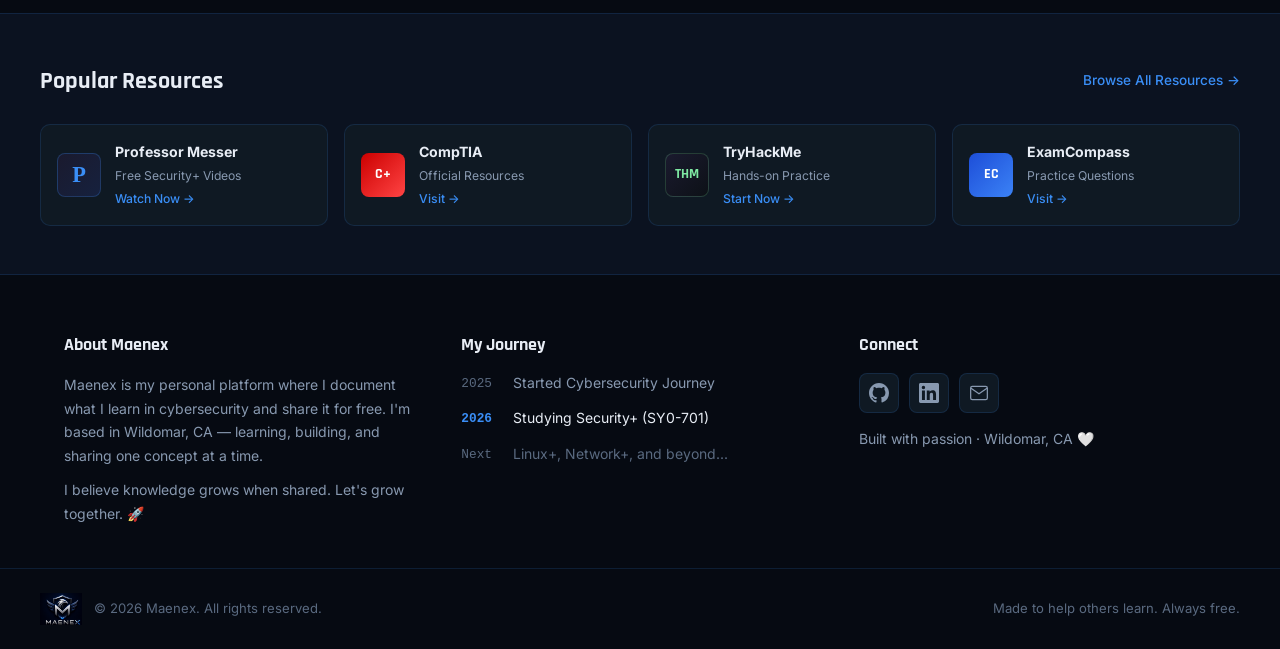
==== commit 25d2899d: "Update index.html" ====
--- a/index.html
+++ b/index.html
@@ -11,8 +11,7 @@
 </head>
 <body>
 
-  <div class="noise"></div>
-
+  <!-- NAVBAR -->
   <nav id="navbar">
     <div class="nav-inner">
       <a href="#" class="nav-brand">
@@ -38,6 +37,7 @@
     </div>
   </nav>
 
+  <!-- MOBILE MENU -->
   <div class="mobile-menu" id="mobileMenu">
     <a href="#">Home</a>
     <a href="#secplus">Security+</a>
@@ -47,12 +47,13 @@
     <a href="#about">About</a>
   </div>
 
+  <!-- HERO -->
   <section class="hero">
     <div class="hero-grid">
       <div class="hero-left">
         <div class="hero-badge">
           <span class="badge-dot"></span>
-          Currently studying: CompTIA Security+ (SY0-701)
+          Currently studying: Security+ (SY0-701) &amp; Network+ (N10-009)
         </div>
         <h1 class="hero-title">
           Learn Cybersecurity.<br>
@@ -105,6 +106,7 @@
       </div>
     </div>
 
+    <!-- STATS BAR -->
     <div class="stats-bar">
       <div class="stat-item">
         <span class="stat-icon">🛡️</span>
@@ -153,8 +155,11 @@
     </div>
   </section>
 
+  <!-- MAIN CONTENT GRID -->
   <section class="content-section" id="secplus">
     <div class="content-grid">
+
+      <!-- LEFT: Security+ Topics -->
       <div class="content-card focus-card">
         <div class="card-label">
           <span class="label-icon">🎯</span> Current Focus
@@ -166,48 +171,56 @@
             <p>My study notes, exam objectives, and resources to help you pass Security+.</p>
           </div>
         </div>
-        <div class="progress-wrap">
-          <div class="progress-bar">
-            <div class="progress-fill" style="width: 16.6%"></div>
-          </div>
-          <span class="progress-pct">Chapter 1 of 6</span>
-        </div>
         <div class="domain-list">
-          <div class="domain-item done">
-            <span class="domain-num">1.</span>
-            <span>General Security Concepts</span>
-            <span class="domain-status completed">In Progress ⟳</span>
-          </div>
-          <div class="domain-item locked">
-            <span class="domain-num">2.</span>
-            <span>Threats, Attacks & Vulnerabilities</span>
-            <span class="domain-status lock">Locked 🔒</span>
-          </div>
-          <div class="domain-item locked">
-            <span class="domain-num">3.</span>
-            <span>Architecture & Design</span>
-            <span class="domain-status lock">Locked 🔒</span>
-          </div>
-          <div class="domain-item locked">
-            <span class="domain-num">4.</span>
-            <span>Implementation</span>
-            <span class="domain-status lock">Locked 🔒</span>
-          </div>
-          <div class="domain-item locked">
-            <span class="domain-num">5.</span>
-            <span>Operations & Incident Response</span>
-            <span class="domain-status lock">Locked 🔒</span>
-          </div>
-          <div class="domain-item locked">
-            <span class="domain-num">6.</span>
-            <span>Governance, Risk & Compliance</span>
-            <span class="domain-status lock">Locked 🔒</span>
+          <div class="domain-group">
+            <span class="domain-group-title">General Security Concepts</span>
+            <a href="notes/cia-triad.html" class="domain-item done">
+              <span>The CIA Triad</span>
+              <span class="domain-status completed">Available →</span>
+            </a>
+          </div>
+          <div class="domain-group">
+            <span class="domain-group-title">Threats, Attacks &amp; Vulnerabilities</span>
+            <div class="domain-item locked">
+              <span>Types of Malware</span>
+              <span class="domain-status lock">Coming Soon 🔒</span>
+            </div>
+          </div>
+          <div class="domain-group">
+            <span class="domain-group-title">Architecture &amp; Design</span>
+            <div class="domain-item locked">
+              <span>Access Control Models</span>
+              <span class="domain-status lock">Coming Soon 🔒</span>
+            </div>
+          </div>
+          <div class="domain-group">
+            <span class="domain-group-title">Implementation</span>
+            <div class="domain-item locked">
+              <span>Public Key Infrastructure (PKI)</span>
+              <span class="domain-status lock">Coming Soon 🔒</span>
+            </div>
+          </div>
+          <div class="domain-group">
+            <span class="domain-group-title">Operations &amp; Incident Response</span>
+            <div class="domain-item locked">
+              <span>Incident Response Basics</span>
+              <span class="domain-status lock">Coming Soon 🔒</span>
+            </div>
+          </div>
+          <div class="domain-group">
+            <span class="domain-group-title">Governance, Risk &amp; Compliance</span>
+            <div class="domain-item locked">
+              <span>Risk Management Process</span>
+              <span class="domain-status lock">Coming Soon 🔒</span>
+            </div>
           </div>
         </div>
         <a href="#notes" class="view-all-link">View All Security+ Notes →</a>
       </div>
 
+      <!-- RIGHT: Featured Lab + Latest Notes -->
       <div class="right-col">
+
         <div class="content-card lab-card">
           <div class="card-label">
             <span class="label-icon">🔬</span> Featured Lab
@@ -244,7 +257,7 @@
             <span class="label-icon">📋</span> Latest Notes
           </div>
           <div class="notes-list">
-            <a href="#" class="note-item">
+            <a href="notes/cia-triad.html" class="note-item">
               <span class="note-icon">📄</span>
               <span class="note-title">What is the CIA Triad?</span>
               <span class="note-tag general">General Concepts</span>
@@ -272,10 +285,12 @@
           </div>
           <a href="#" class="view-all-link">View All Notes →</a>
         </div>
+
       </div>
     </div>
   </section>
 
+  <!-- RESOURCES -->
   <section class="resources-section" id="resources">
     <div class="section-inner">
       <div class="section-header">
@@ -319,6 +334,7 @@
     </div>
   </section>
 
+  <!-- ABOUT + FOOTER -->
   <section class="about-section" id="about">
     <div class="about-grid">
       <div class="about-col">
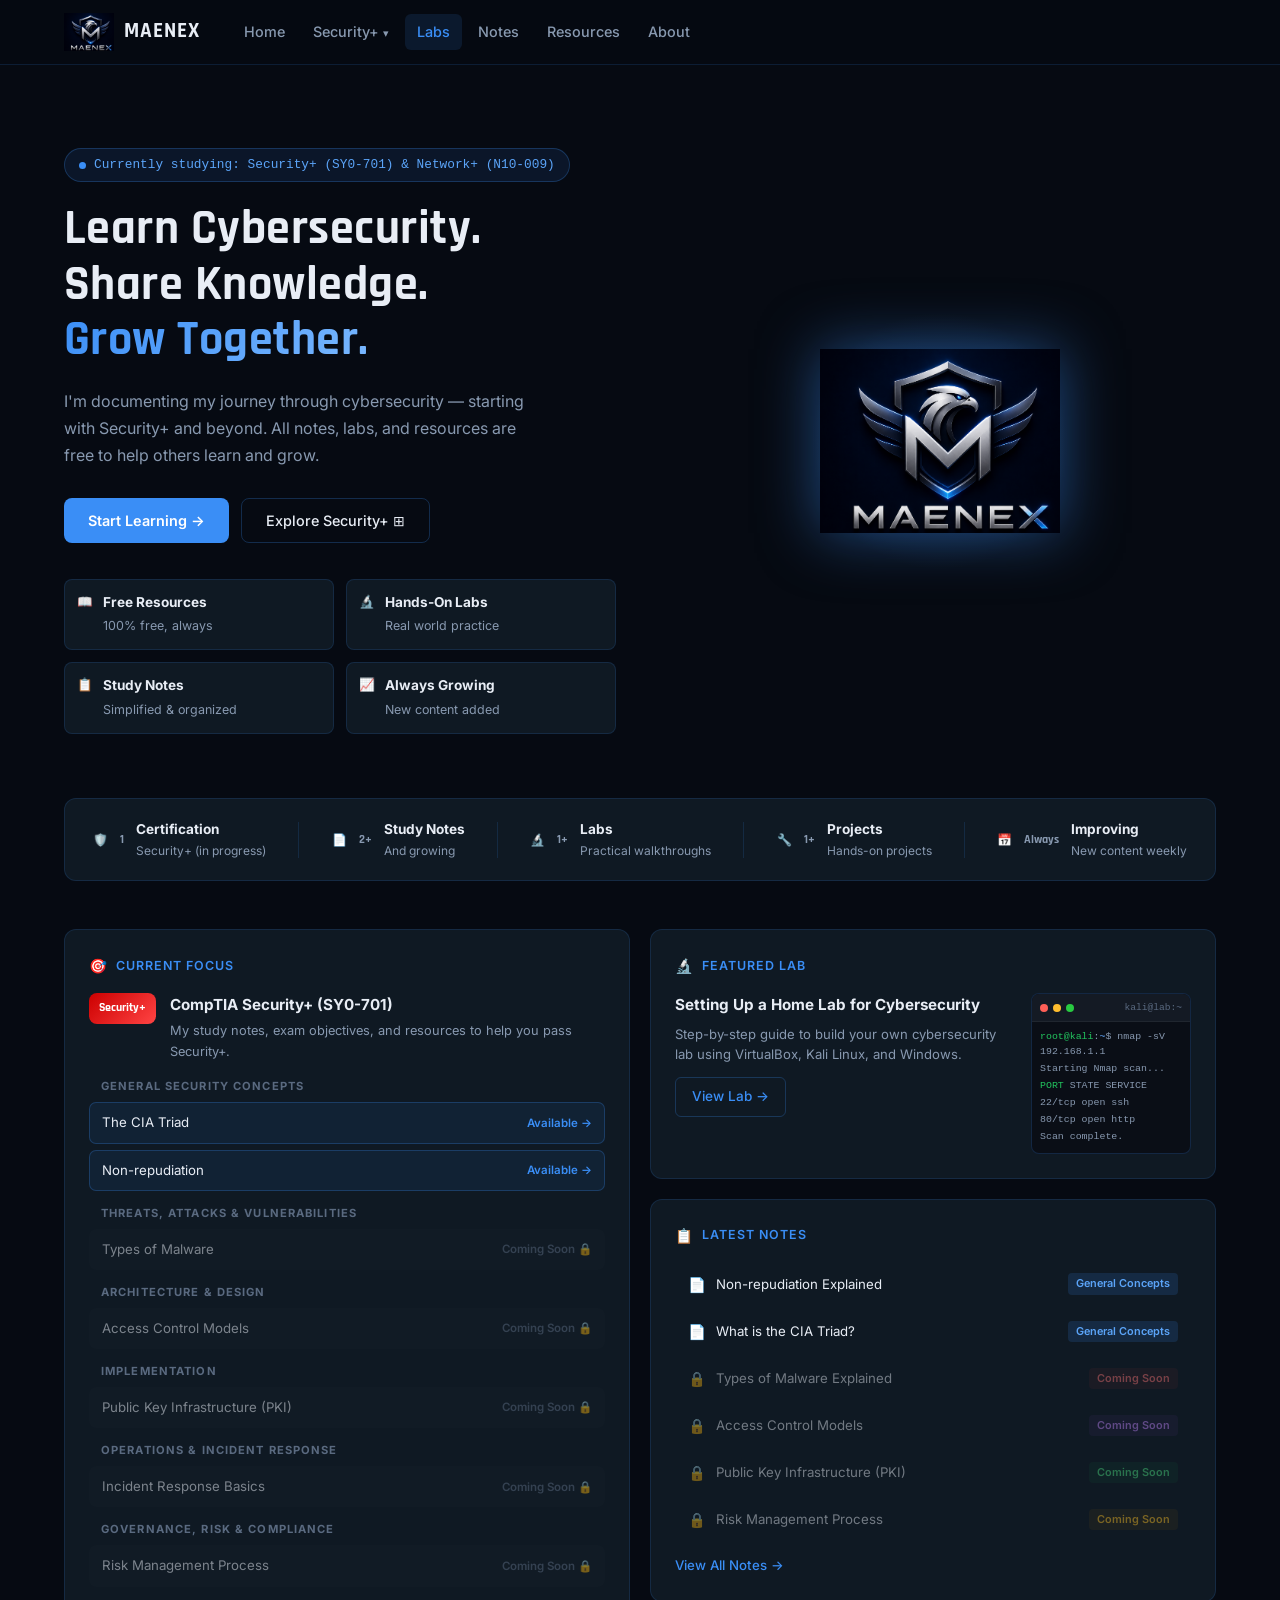
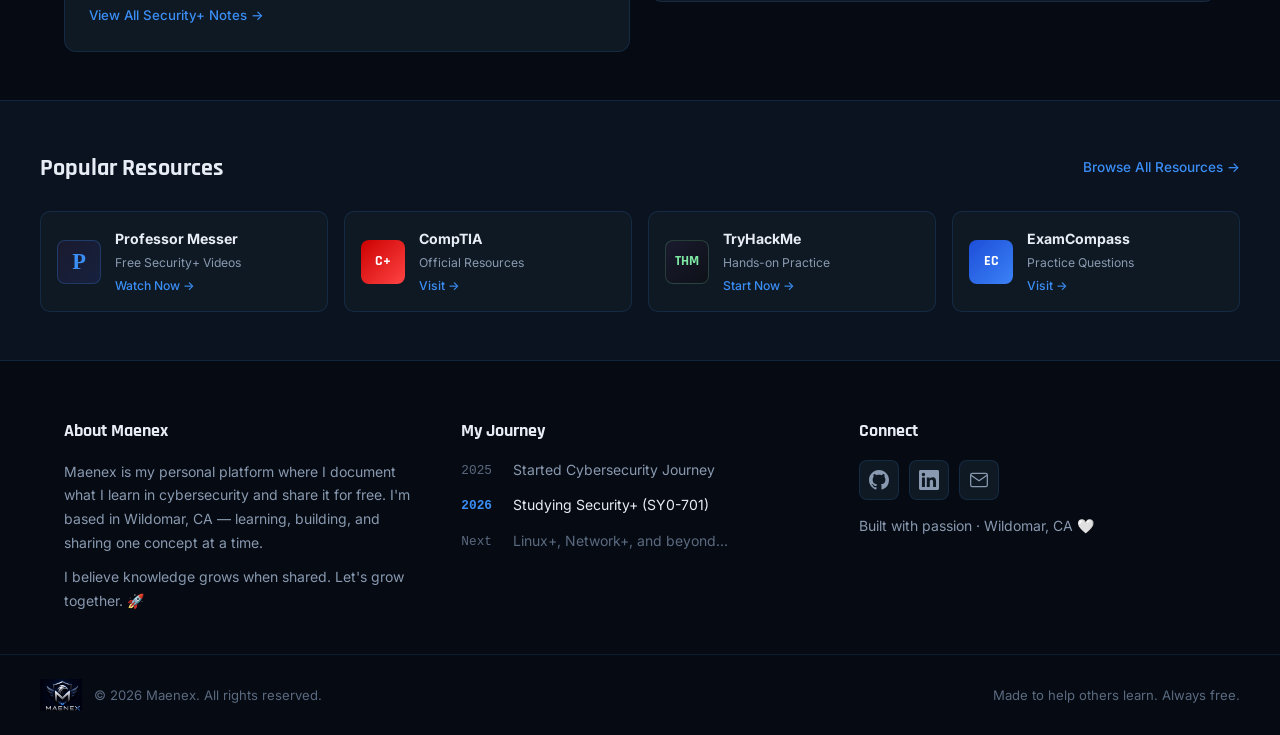
==== commit 46caf0af: "Update index.html" ====
--- a/index.html
+++ b/index.html
@@ -119,7 +119,7 @@
       <div class="stat-divider"></div>
       <div class="stat-item">
         <span class="stat-icon">📄</span>
-        <span class="stat-num">1+</span>
+        <span class="stat-num">2+</span>
         <div>
           <strong>Study Notes</strong>
           <span>And growing</span>
@@ -176,6 +176,10 @@
             <span class="domain-group-title">General Security Concepts</span>
             <a href="notes/cia-triad.html" class="domain-item done">
               <span>The CIA Triad</span>
+              <span class="domain-status completed">Available →</span>
+            </a>
+            <a href="notes/non-repudiation.html" class="domain-item done">
+              <span>Non-repudiation</span>
               <span class="domain-status completed">Available →</span>
             </a>
           </div>
@@ -257,6 +261,11 @@
             <span class="label-icon">📋</span> Latest Notes
           </div>
           <div class="notes-list">
+            <a href="notes/non-repudiation.html" class="note-item">
+              <span class="note-icon">📄</span>
+              <span class="note-title">Non-repudiation Explained</span>
+              <span class="note-tag general">General Concepts</span>
+            </a>
             <a href="notes/cia-triad.html" class="note-item">
               <span class="note-icon">📄</span>
               <span class="note-title">What is the CIA Triad?</span>
--- a/css/style.css
+++ b/css/style.css
@@ -445,31 +445,18 @@
 .focus-header h3 { font-size: 0.95rem; margin-bottom: 4px; }
 .focus-header p { font-size: 0.8rem; color: var(--text2); }
 
-.progress-wrap {
-  display: flex;
-  align-items: center;
-  gap: 10px;
-  margin-bottom: 16px;
-}
-
-.progress-bar {
-  flex: 1;
-  height: 6px;
-  background: rgba(255,255,255,0.06);
-  border-radius: 3px;
-  overflow: hidden;
-}
-
-.progress-fill {
-  height: 100%;
-  background: linear-gradient(90deg, var(--blue) 0%, var(--blue2) 100%);
-  border-radius: 3px;
-  transition: width 1s ease;
-}
-
-.progress-pct { font-size: 0.78rem; color: var(--text2); white-space: nowrap; }
-
-.domain-list { display: flex; flex-direction: column; gap: 6px; margin-bottom: 16px; }
+.domain-list { display: flex; flex-direction: column; gap: 14px; margin-bottom: 16px; }
+
+.domain-group { display: flex; flex-direction: column; gap: 6px; }
+
+.domain-group-title {
+  font-size: 0.7rem;
+  font-weight: 700;
+  letter-spacing: 0.1em;
+  text-transform: uppercase;
+  color: var(--text3);
+  padding-left: 12px;
+}
 
 .domain-item {
   display: flex;
@@ -480,6 +467,9 @@
   font-size: 0.83rem;
   background: rgba(255,255,255,0.02);
   border: 1px solid transparent;
+  text-decoration: none;
+  color: var(--text);
+  transition: all 0.15s;
 }
 
 .domain-item.done {
@@ -487,9 +477,11 @@
   border-color: var(--border2);
 }
 
+.domain-item.done:hover {
+  background: rgba(58,142,246,0.14);
+}
+
 .domain-item.locked { opacity: 0.5; }
-
-.domain-num { color: var(--text3); font-family: var(--font-mono); font-size: 0.75rem; }
 
 .domain-status {
   margin-left: auto;
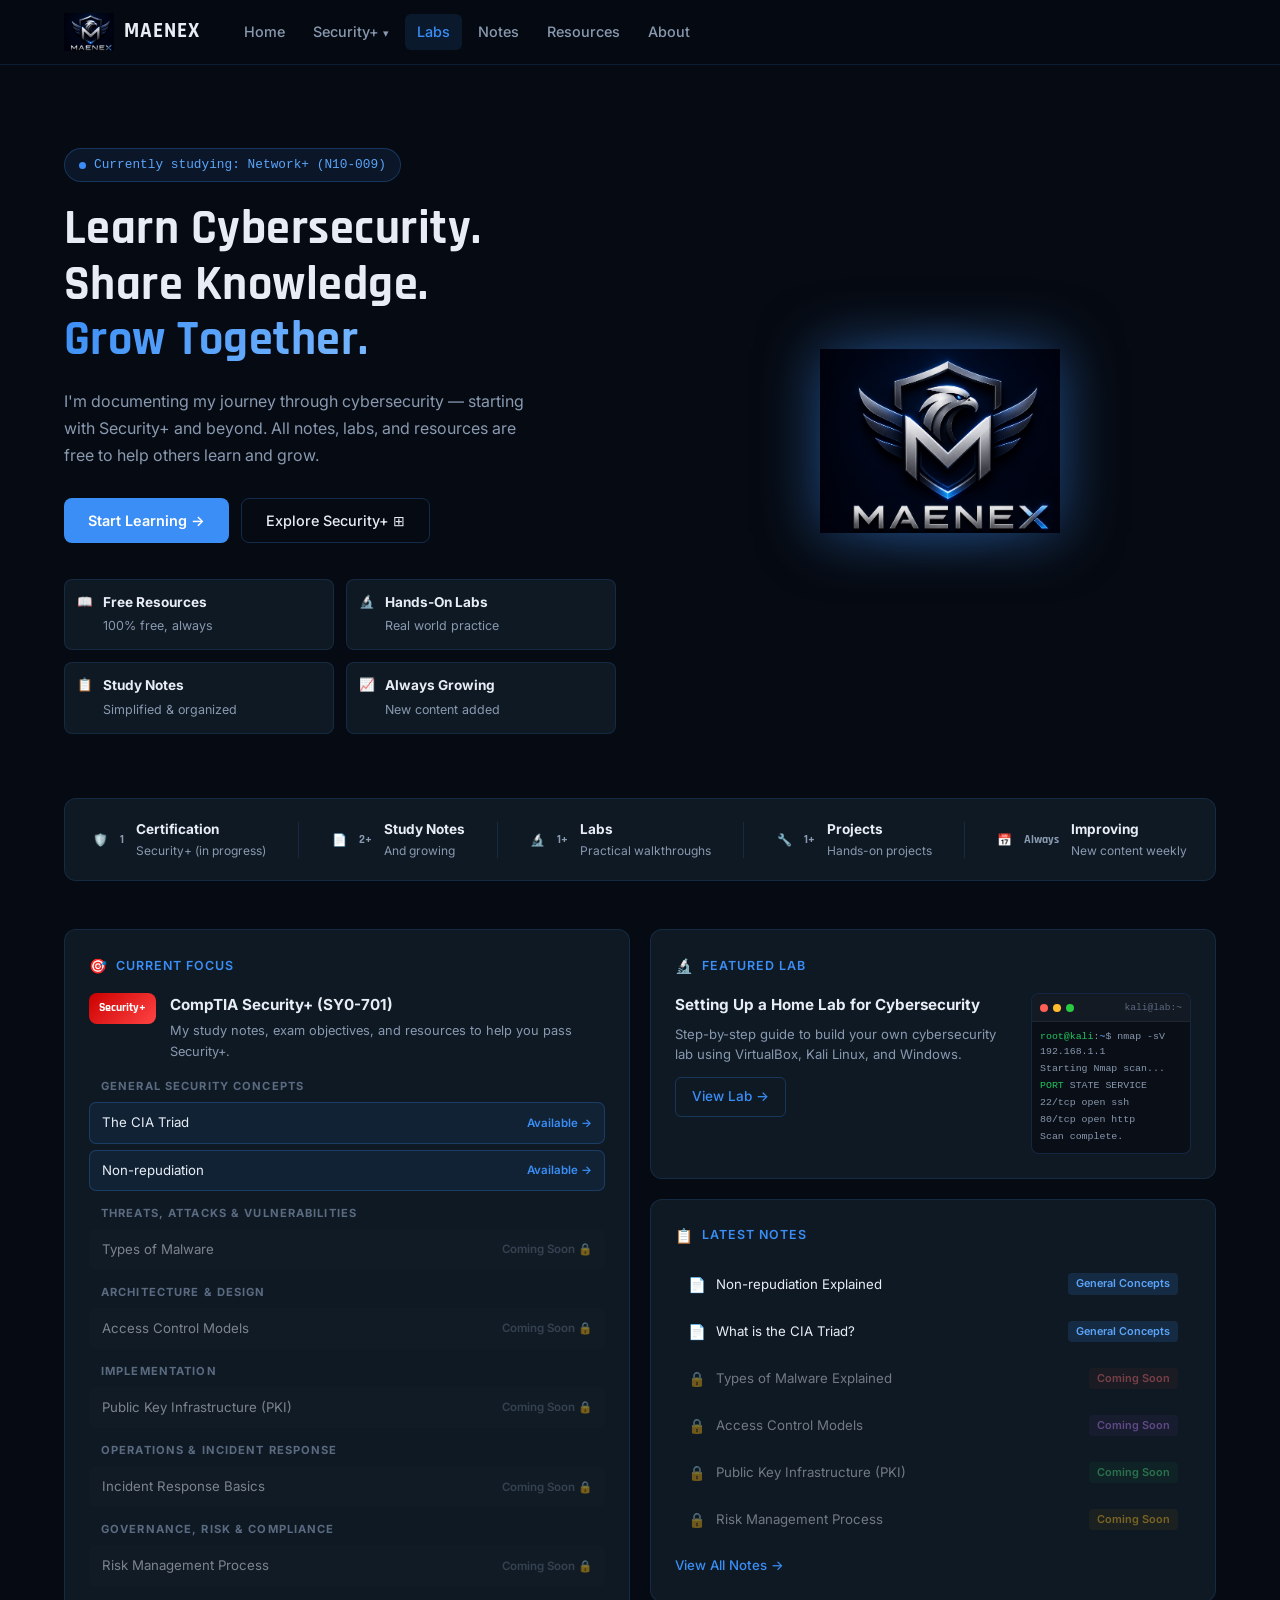
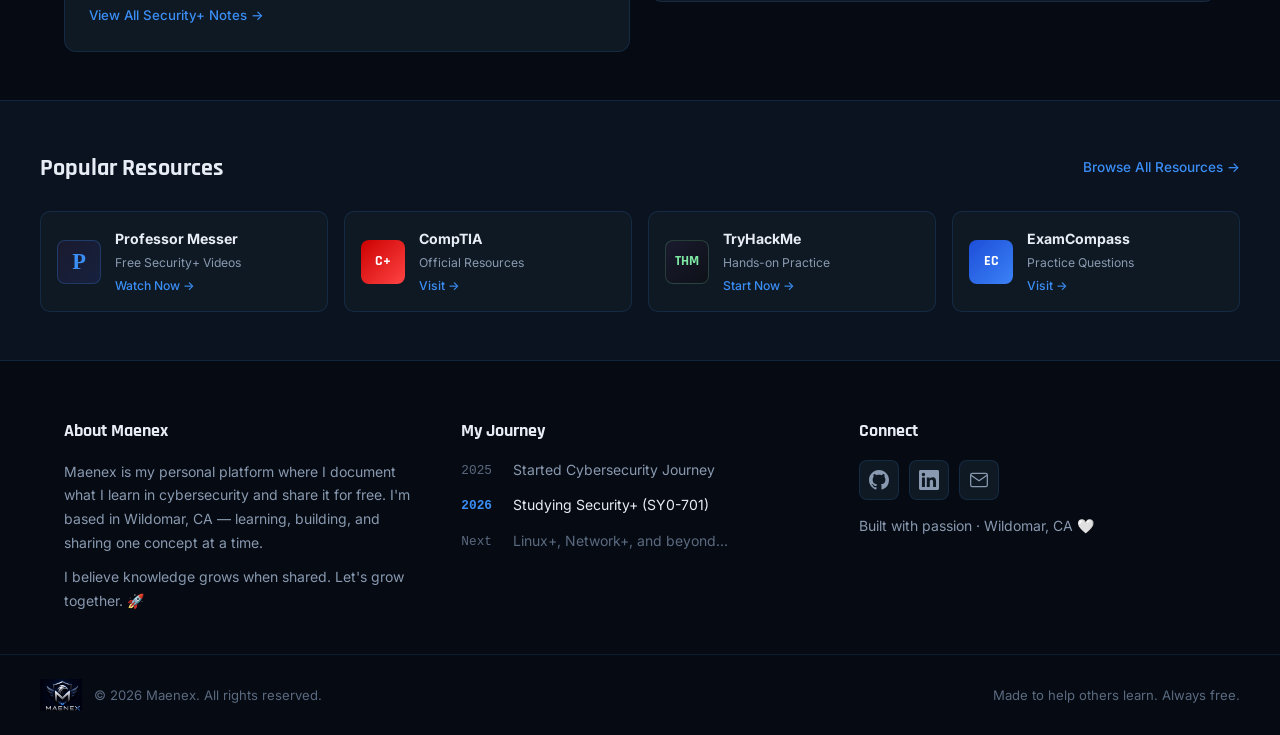
==== commit ec44a577: "Update index.html" ====
--- a/index.html
+++ b/index.html
@@ -53,7 +53,7 @@
       <div class="hero-left">
         <div class="hero-badge">
           <span class="badge-dot"></span>
-          Currently studying: Security+ (SY0-701) &amp; Network+ (N10-009)
+          Currently studying: Network+ (N10-009)
         </div>
         <h1 class="hero-title">
           Learn Cybersecurity.<br>
